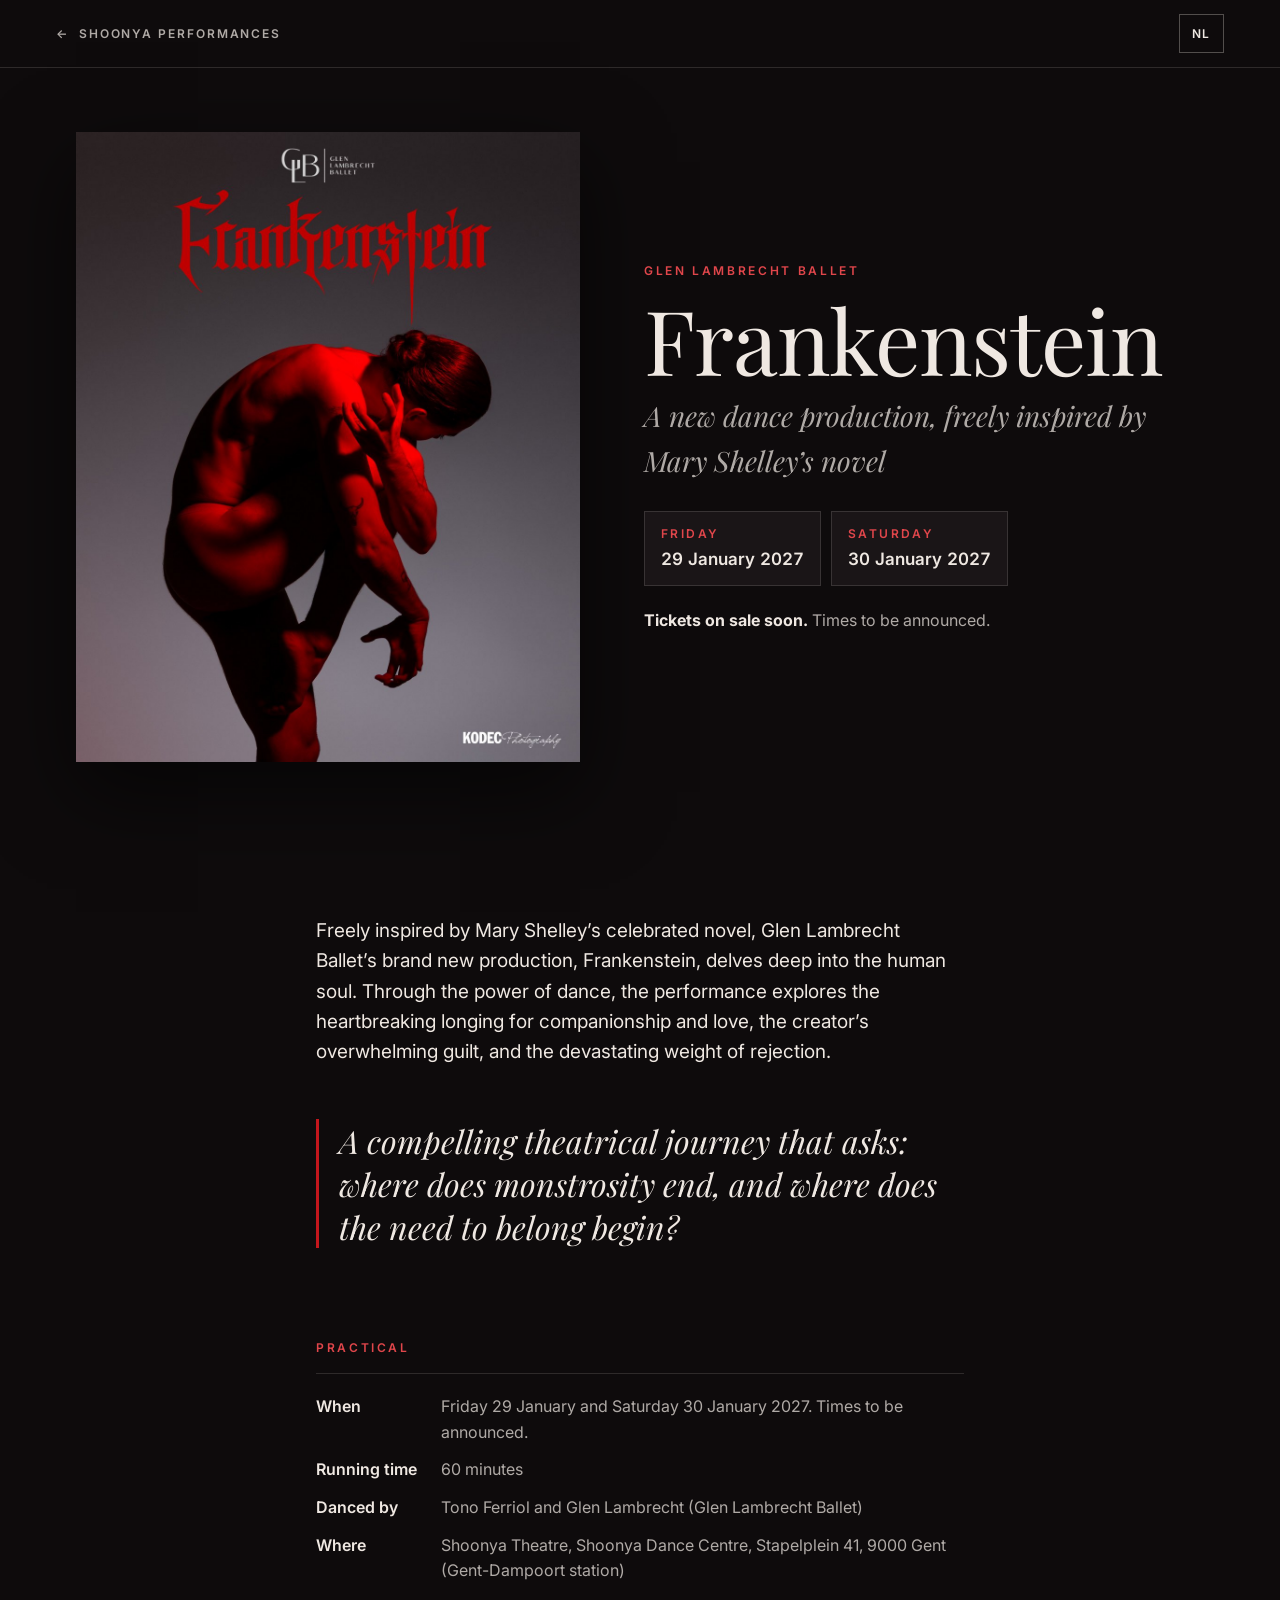
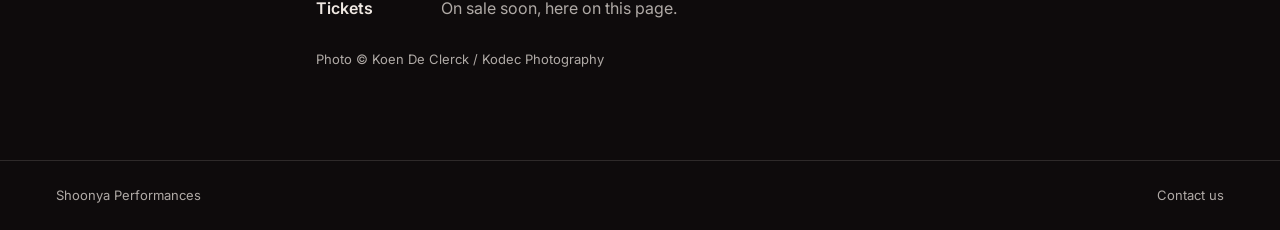
==== frankenstein/index.html @ e2a01037 "Frankenstein (Glen Lambrecht Ballet, 29-30 Jan 2027): standalone page EN + NL, tickets soon, times T" ====
<!DOCTYPE html>
<html lang="en">
<head>
<meta charset="utf-8"/>
<meta name="viewport" content="width=device-width,initial-scale=1.0"/>
<meta name="theme-color" content="#0e0b0c"/>
<title>Frankenstein - Glen Lambrecht Ballet | Shoonya Performances</title>
<meta name="description" content="A new dance production freely inspired by Mary Shelley's novel, danced by Tono Ferriol and Glen Lambrecht. Two shows, 29 and 30 January 2027, Ghent."/>
<link rel="canonical" href="https://performances.shoonyadance.com/frankenstein/"/>
<link rel="alternate" hreflang="en" href="https://performances.shoonyadance.com/frankenstein/"/>
<link rel="alternate" hreflang="nl" href="https://performances.shoonyadance.com/frankenstein/nl/"/>
<link rel="alternate" hreflang="x-default" href="https://performances.shoonyadance.com/frankenstein/"/>
<meta name="robots" content="index,follow"/>
<meta property="og:type" content="website"/>
<meta property="og:title" content="Frankenstein - Glen Lambrecht Ballet"/>
<meta property="og:description" content="A new dance production freely inspired by Mary Shelley's novel. Shoonya Theatre, Ghent, 29 and 30 January 2027."/>
<meta property="og:image" content="https://performances.shoonyadance.com/frankenstein/assets/og.jpg"/>
<meta property="og:image:type" content="image/jpeg"/>
<meta property="og:image:width" content="1200"/>
<meta property="og:image:height" content="628"/>
<meta property="og:image:alt" content="Frankenstein poster: a dancer bathed in red light."/>
<meta property="og:url" content="https://performances.shoonyadance.com/frankenstein/"/>
<meta property="og:site_name" content="Shoonya Performances"/>
<meta property="og:locale" content="en_BE"/>
<meta name="twitter:card" content="summary_large_image"/>
<meta name="twitter:title" content="Frankenstein - Glen Lambrecht Ballet"/>
<meta name="twitter:description" content="A new dance production freely inspired by Mary Shelley's novel. Ghent, 29 and 30 January 2027."/>
<meta name="twitter:image" content="https://performances.shoonyadance.com/frankenstein/assets/og.jpg"/>
<link rel="icon" href="/favicon.ico" sizes="any"/>
<link rel="icon" type="image/png" href="/favicon.png"/>
<link rel="apple-touch-icon" href="/apple-touch-icon.png"/>
<script type="application/ld+json">
{
  "@context": "https://schema.org",
  "@type": "Event",
  "name": "Frankenstein",
  "inLanguage": "en",
  "description": "Freely inspired by Mary Shelley's celebrated novel, Glen Lambrecht Ballet's brand new production, Frankenstein, delves deep into the human soul.",
  "image": "https://performances.shoonyadance.com/frankenstein/assets/og.jpg",
  "url": "https://performances.shoonyadance.com/frankenstein/",
  "startDate": "2027-01-29",
  "endDate": "2027-01-30",
  "eventStatus": "https://schema.org/EventScheduled",
  "eventAttendanceMode": "https://schema.org/OfflineEventAttendanceMode",
  "location": {
    "@type": "Place",
    "name": "Shoonya Theatre, Shoonya Dance Centre",
    "address": {
      "@type": "PostalAddress",
      "streetAddress": "Stapelplein 41",
      "postalCode": "9000",
      "addressLocality": "Gent",
      "addressCountry": "BE"
    }
  },
  "organizer": {
    "@type": "Organization",
    "name": "Glen Lambrecht Ballet"
  },
  "performer": [
    { "@type": "Person", "name": "Tono Ferriol" },
    { "@type": "Person", "name": "Glen Lambrecht" }
  ]
}
</script>
<link rel="preconnect" href="https://fonts.googleapis.com"/>
<link rel="preconnect" href="https://fonts.gstatic.com" crossorigin/>
<link href="https://fonts.googleapis.com/css2?family=Inter:wght@400;500;600&family=Playfair+Display:ital,wght@0,400;1,400&display=swap" rel="stylesheet"/>
<link rel="stylesheet" href="frankenstein.css?v=20261102a"/>
</head>
<body>
<a class="skip" href="#main">Skip to content</a>
<header class="topbar">
  <a class="back" href="/">&larr;&nbsp; Shoonya Performances</a>
  <a class="lang" href="nl/" hreflang="nl" lang="nl">NL</a>
</header>
<main id="main">
  <section class="hero">
    <div class="hero-art">
      <img src="assets/poster.jpg" width="1080" height="1350" alt="Frankenstein poster, Glen Lambrecht Ballet: a dancer bathed in red light."/>
    </div>
    <div>
      <p class="eyebrow">Glen Lambrecht Ballet</p>
      <h1>Frankenstein</h1>
      <p class="by">A new dance production, freely inspired by Mary Shelley&rsquo;s novel</p>
      <div class="shows">
        <div class="show"><b>Friday</b><span>29 January 2027</span></div>
        <div class="show"><b>Saturday</b><span>30 January 2027</span></div>
      </div>
      <p class="soon"><strong>Tickets on sale soon.</strong> Times to be announced.</p>
    </div>
  </section>

  <section class="story">
    <p>Freely inspired by Mary Shelley&rsquo;s celebrated novel, Glen Lambrecht Ballet&rsquo;s brand new production, Frankenstein, delves deep into the human soul. Through the power of dance, the performance explores the heartbreaking longing for companionship and love, the creator&rsquo;s overwhelming guilt, and the devastating weight of rejection.</p>
    <p class="pull">A compelling theatrical journey that asks: where does monstrosity end, and where does the need to belong begin?</p>
  </section>

  <section class="info">
    <h2>Practical</h2>
    <dl>
      <dt>When</dt><dd>Friday 29 January and Saturday 30 January 2027. Times to be announced.</dd>
      <dt>Running time</dt><dd>60 minutes</dd>
      <dt>Danced by</dt><dd>Tono Ferriol and Glen Lambrecht (Glen Lambrecht Ballet)</dd>
      <dt>Where</dt><dd>Shoonya Theatre, Shoonya Dance Centre, Stapelplein 41, 9000 Gent (Gent-Dampoort station)</dd>
      <dt>Tickets</dt><dd>On sale soon, here on this page.</dd>
    </dl>
    <p class="credit">Photo &copy; Koen De Clerck / Kodec Photography</p>
  </section>
</main>
<footer>
  <a href="/">Shoonya Performances</a>
  <a href="https://www.shoonyadance.com/contact">Contact us</a>
</footer>
</body>
</html>
---- frankenstein/frankenstein.css ----
:root{--night:#0e0b0c;--stage:#1a1517;--bone:#efe8e2;--bone-soft:rgba(239,232,226,.72);--bone-faint:rgba(239,232,226,.14);--blood:#c4161c;--blood-soft:#e0464b}
*{box-sizing:border-box;margin:0;padding:0}
html{-webkit-text-size-adjust:100%;background:var(--night);color:var(--bone);overflow-x:hidden}
body{font-family:Inter,-apple-system,BlinkMacSystemFont,"Helvetica Neue",Arial,sans-serif;background:var(--night);color:var(--bone);line-height:1.6}
img{display:block;max-width:100%;height:auto}
a{color:inherit}
.skip{position:absolute;left:-9999px}
.skip:focus{left:16px;top:16px;background:var(--bone);color:var(--night);padding:8px 12px;z-index:10}

/* top bar */
.topbar{display:flex;align-items:center;justify-content:space-between;gap:16px;padding:14px clamp(16px,5vw,56px);border-bottom:1px solid var(--bone-faint)}
.back{text-decoration:none;font-size:12px;font-weight:600;letter-spacing:.16em;text-transform:uppercase;color:var(--bone-soft)}
.back:hover{color:var(--blood-soft)}
.lang{text-decoration:none;font-size:12px;font-weight:600;letter-spacing:.14em;text-transform:uppercase;border:1px solid rgba(239,232,226,.3);padding:9px 12px}
.lang:hover{color:var(--blood-soft);border-color:var(--blood-soft)}

/* hero: the poster on black, the facts beside it */
.hero{display:grid;grid-template-columns:minmax(0,.9fr) minmax(0,1fr);gap:clamp(28px,5vw,72px);align-items:center;padding:clamp(28px,5vw,72px) clamp(16px,5vw,56px);max-width:1240px;margin:0 auto}
.hero-art img{width:100%;box-shadow:0 30px 80px rgba(0,0,0,.6)}
.eyebrow{font-size:12px;font-weight:600;letter-spacing:.22em;text-transform:uppercase;color:var(--blood-soft);margin-bottom:14px}
h1{font-family:"Playfair Display",Georgia,serif;font-weight:400;font-size:clamp(48px,7vw,96px);line-height:1;letter-spacing:-.01em}
.by{font-family:"Playfair Display",Georgia,serif;font-style:italic;font-size:clamp(20px,2.2vw,28px);color:var(--bone-soft);margin-top:10px}
.shows{display:flex;flex-wrap:wrap;gap:10px;margin-top:28px}
.show{display:grid;gap:2px;padding:12px 16px;border:1px solid var(--bone-faint);background:var(--stage);font-variant-numeric:tabular-nums}
.show b{font-size:12px;letter-spacing:.2em;text-transform:uppercase;color:var(--blood-soft);font-weight:600}
.show span{font-size:17px;font-weight:600}
.soon{margin-top:22px;font-size:16px;color:var(--bone-soft)}
.soon strong{color:var(--bone)}

/* story */
.story{max-width:760px;margin:0 auto;padding:clamp(40px,7vw,96px) clamp(16px,5vw,56px)}
.story p{font-size:clamp(17px,1.5vw,19px);margin-bottom:1.2em}
.story .pull{font-family:"Playfair Display",Georgia,serif;font-style:italic;font-size:clamp(22px,2.6vw,32px);line-height:1.35;color:var(--bone);border-left:3px solid var(--blood);padding-left:20px;margin:1.6em 0 0}

/* practical */
.info{max-width:760px;margin:0 auto;padding:0 clamp(16px,5vw,56px) clamp(48px,7vw,96px)}
.info h2{font-size:12px;font-weight:600;letter-spacing:.22em;text-transform:uppercase;color:var(--blood-soft);margin-bottom:16px}
.info dl{display:grid;grid-template-columns:max-content 1fr;gap:12px 24px;border-top:1px solid var(--bone-faint);padding-top:20px}
.info dt{font-weight:600;font-size:16px}
.info dd{font-size:16px;color:var(--bone-soft)}
.credit{margin-top:28px;font-size:13px;color:var(--bone-soft)}

footer{display:flex;flex-wrap:wrap;justify-content:space-between;gap:12px;padding:24px clamp(16px,5vw,56px);border-top:1px solid var(--bone-faint);font-size:13px;color:var(--bone-soft)}
footer a{text-decoration:none}
footer a:hover{color:var(--blood-soft)}

@media (max-width:760px){
  .hero{grid-template-columns:1fr}
  .info dl{grid-template-columns:1fr;gap:2px}
  .info dd{margin-bottom:12px}
}
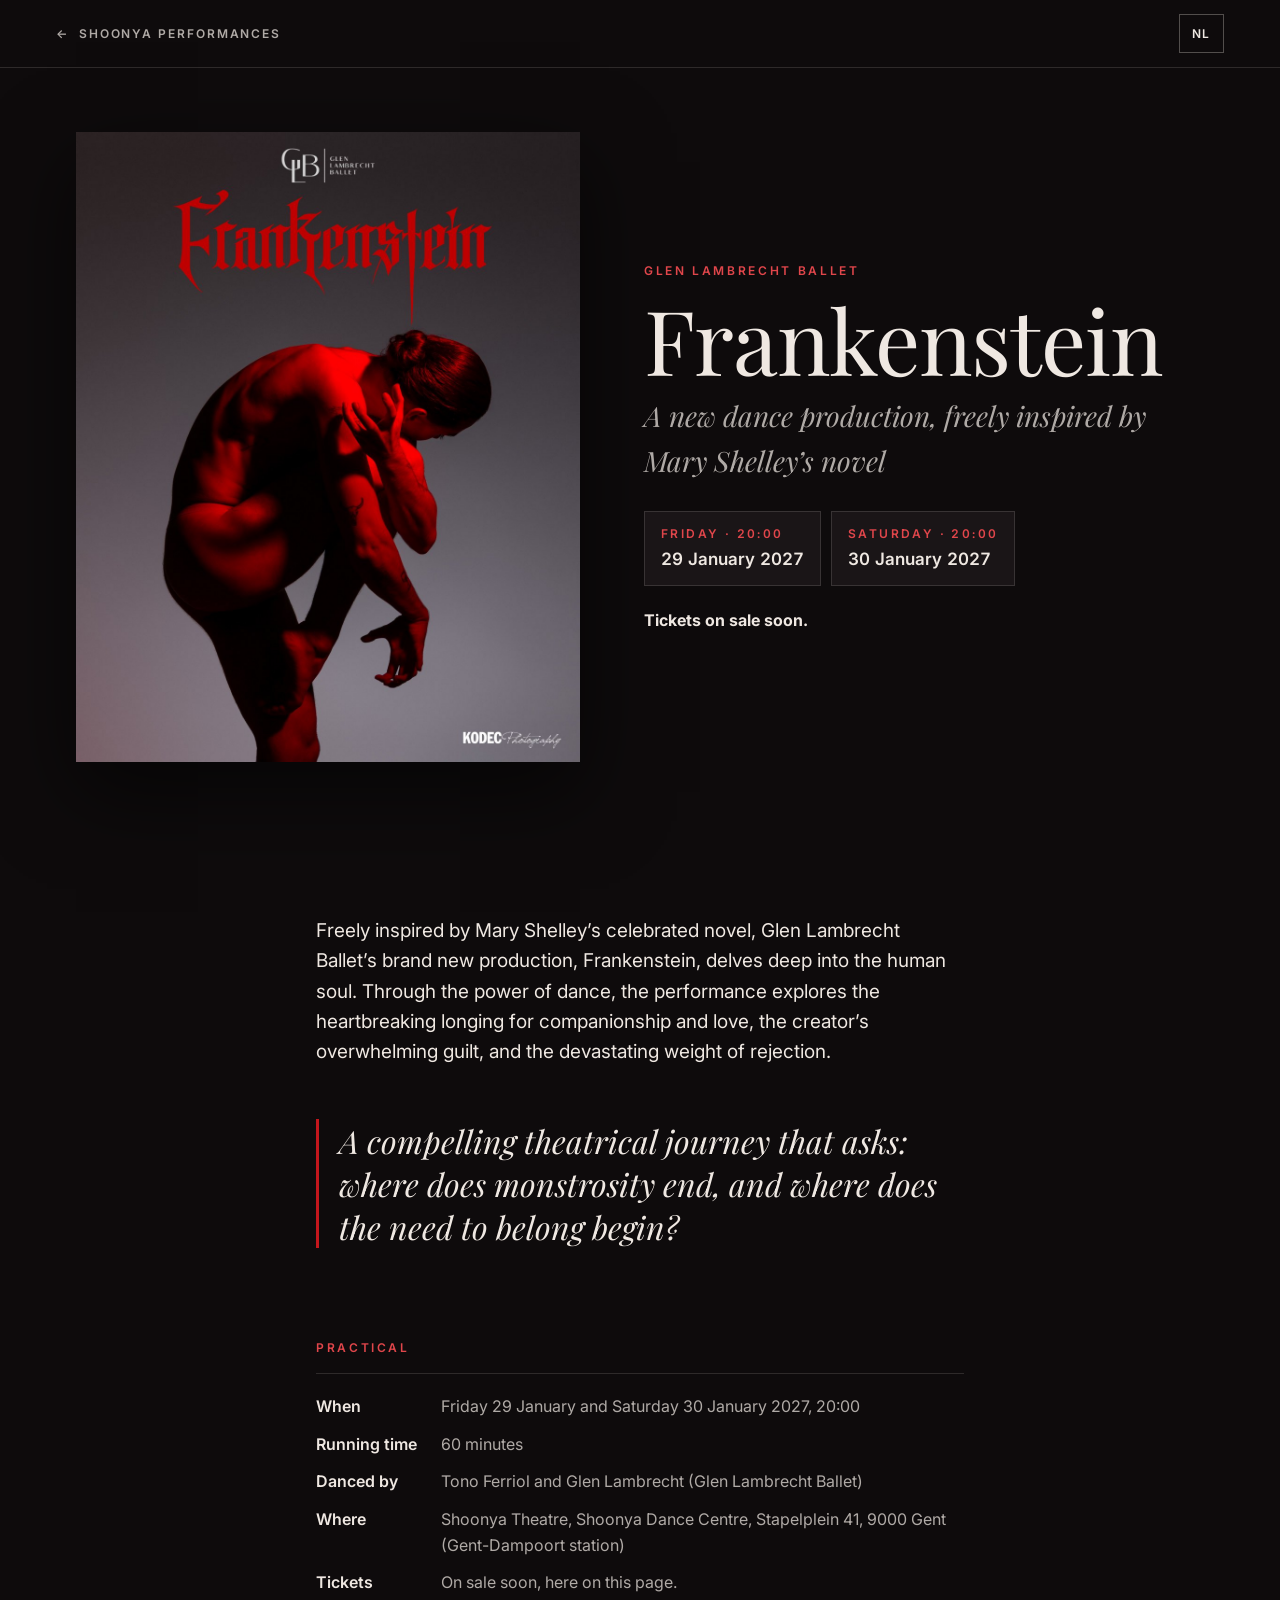
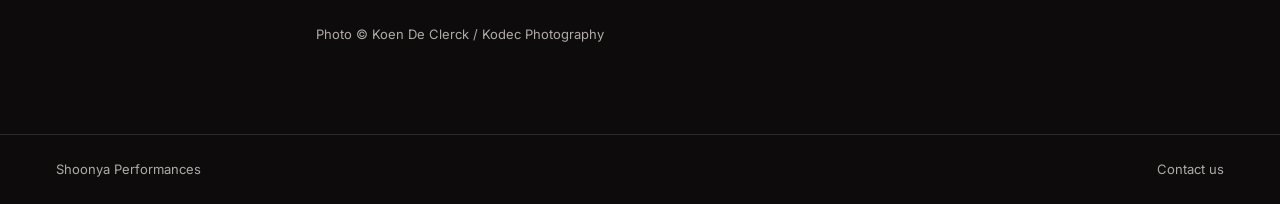
==== commit 6276e049: "Frankenstein: shows start 20:00 both days (Tono, 2 Nov) Co-Authored-By: Claude Opus 5.5 <noreply@ant" ====
--- a/frankenstein/index.html
+++ b/frankenstein/index.html
@@ -38,8 +38,8 @@
   "description": "Freely inspired by Mary Shelley's celebrated novel, Glen Lambrecht Ballet's brand new production, Frankenstein, delves deep into the human soul.",
   "image": "https://performances.shoonyadance.com/frankenstein/assets/og.jpg",
   "url": "https://performances.shoonyadance.com/frankenstein/",
-  "startDate": "2027-01-29",
-  "endDate": "2027-01-30",
+  "startDate": "2027-01-29T20:00:00+01:00",
+  "endDate": "2027-01-30T21:00:00+01:00",
   "eventStatus": "https://schema.org/EventScheduled",
   "eventAttendanceMode": "https://schema.org/OfflineEventAttendanceMode",
   "location": {
@@ -84,10 +84,10 @@
       <h1>Frankenstein</h1>
       <p class="by">A new dance production, freely inspired by Mary Shelley&rsquo;s novel</p>
       <div class="shows">
-        <div class="show"><b>Friday</b><span>29 January 2027</span></div>
-        <div class="show"><b>Saturday</b><span>30 January 2027</span></div>
+        <div class="show"><b>Friday · 20:00</b><span>29 January 2027</span></div>
+        <div class="show"><b>Saturday · 20:00</b><span>30 January 2027</span></div>
       </div>
-      <p class="soon"><strong>Tickets on sale soon.</strong> Times to be announced.</p>
+      <p class="soon"><strong>Tickets on sale soon.</strong></p>
     </div>
   </section>
 
@@ -99,7 +99,7 @@
   <section class="info">
     <h2>Practical</h2>
     <dl>
-      <dt>When</dt><dd>Friday 29 January and Saturday 30 January 2027. Times to be announced.</dd>
+      <dt>When</dt><dd>Friday 29 January and Saturday 30 January 2027, 20:00</dd>
       <dt>Running time</dt><dd>60 minutes</dd>
       <dt>Danced by</dt><dd>Tono Ferriol and Glen Lambrecht (Glen Lambrecht Ballet)</dd>
       <dt>Where</dt><dd>Shoonya Theatre, Shoonya Dance Centre, Stapelplein 41, 9000 Gent (Gent-Dampoort station)</dd>
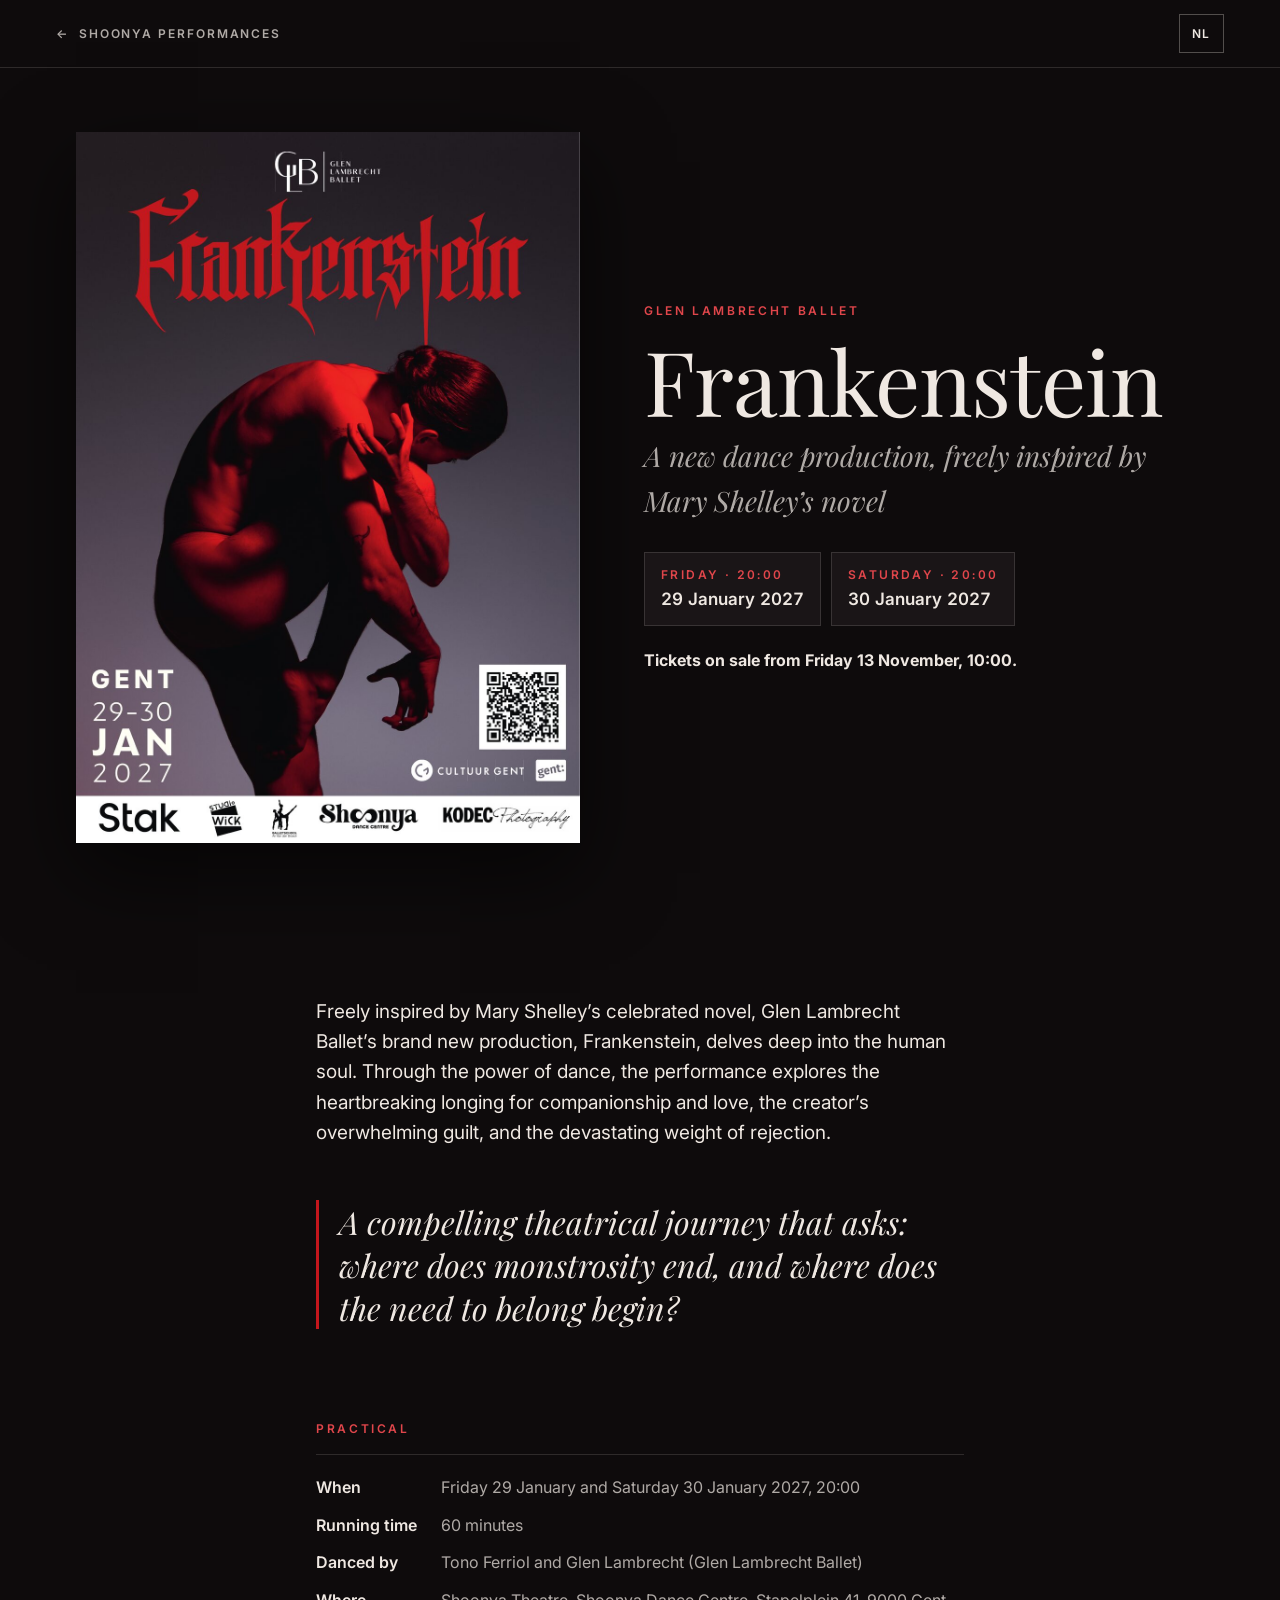
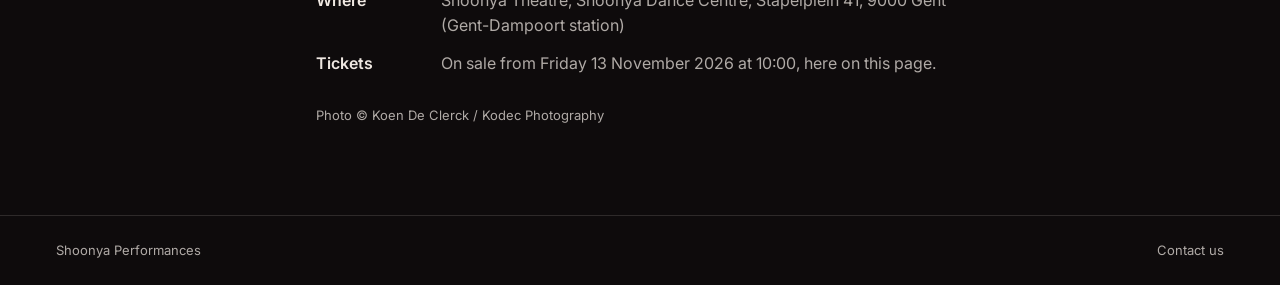
==== commit 930126cf: "Frankenstein: final poster (V3 from Tono, 11 Nov) + tickets on sale from Fri 13 Nov 10:00 Co-Authore" ====
--- a/frankenstein/index.html
+++ b/frankenstein/index.html
@@ -77,7 +77,7 @@
 <main id="main">
   <section class="hero">
     <div class="hero-art">
-      <img src="assets/poster.jpg" width="1080" height="1350" alt="Frankenstein poster, Glen Lambrecht Ballet: a dancer bathed in red light."/>
+      <img src="assets/poster.jpg" width="1080" height="1523" alt="Frankenstein poster, Glen Lambrecht Ballet: a dancer bathed in red light."/>
     </div>
     <div>
       <p class="eyebrow">Glen Lambrecht Ballet</p>
@@ -87,7 +87,7 @@
         <div class="show"><b>Friday · 20:00</b><span>29 January 2027</span></div>
         <div class="show"><b>Saturday · 20:00</b><span>30 January 2027</span></div>
       </div>
-      <p class="soon"><strong>Tickets on sale soon.</strong></p>
+      <p class="soon"><strong>Tickets on sale from Friday 13 November, 10:00.</strong></p>
     </div>
   </section>
 
@@ -103,7 +103,7 @@
       <dt>Running time</dt><dd>60 minutes</dd>
       <dt>Danced by</dt><dd>Tono Ferriol and Glen Lambrecht (Glen Lambrecht Ballet)</dd>
       <dt>Where</dt><dd>Shoonya Theatre, Shoonya Dance Centre, Stapelplein 41, 9000 Gent (Gent-Dampoort station)</dd>
-      <dt>Tickets</dt><dd>On sale soon, here on this page.</dd>
+      <dt>Tickets</dt><dd>On sale from Friday 13 November 2026 at 10:00, here on this page.</dd>
     </dl>
     <p class="credit">Photo &copy; Koen De Clerck / Kodec Photography</p>
   </section>
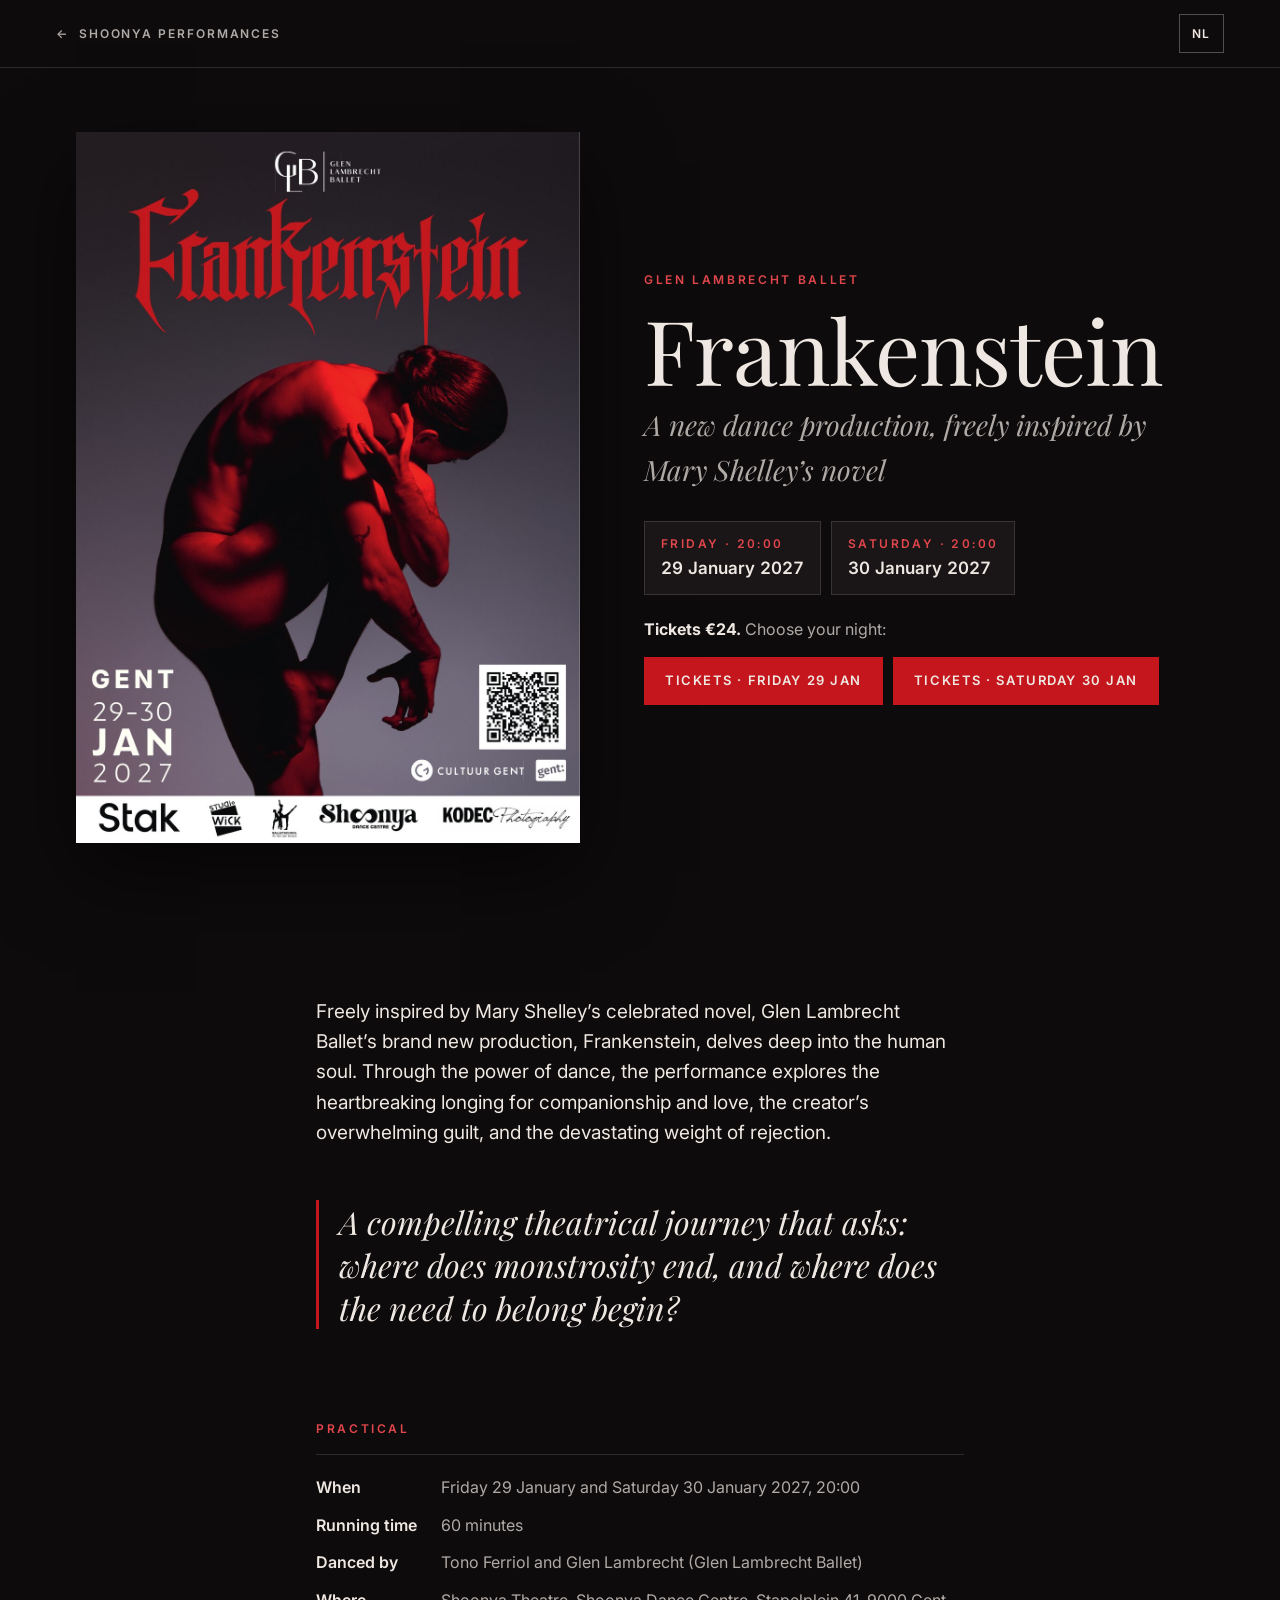
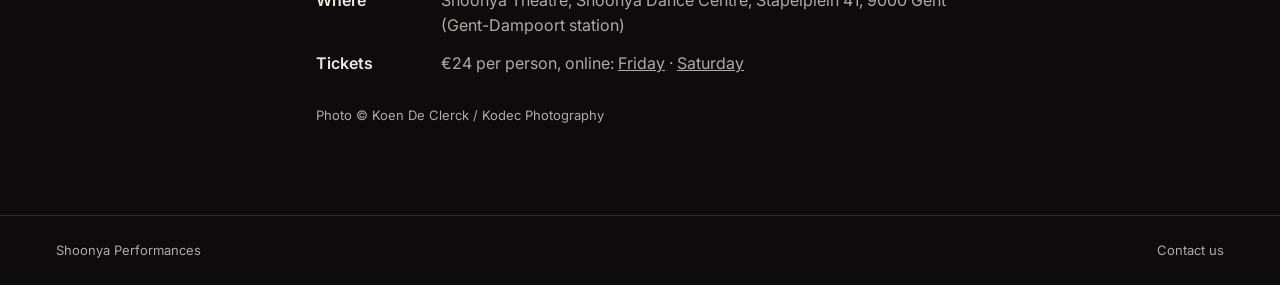
==== commit 3077153b: "Frankenstein: tickets on sale — Buy buttons per show (EN+NL), sales-from lines removed Co-Authored-B" ====
--- a/frankenstein/index.html
+++ b/frankenstein/index.html
@@ -66,7 +66,7 @@
 <link rel="preconnect" href="https://fonts.googleapis.com"/>
 <link rel="preconnect" href="https://fonts.gstatic.com" crossorigin/>
 <link href="https://fonts.googleapis.com/css2?family=Inter:wght@400;500;600&family=Playfair+Display:ital,wght@0,400;1,400&display=swap" rel="stylesheet"/>
-<link rel="stylesheet" href="frankenstein.css?v=20261102a"/>
+<link rel="stylesheet" href="frankenstein.css?v=20261113a"/>
 </head>
 <body>
 <a class="skip" href="#main">Skip to content</a>
@@ -87,7 +87,11 @@
         <div class="show"><b>Friday · 20:00</b><span>29 January 2027</span></div>
         <div class="show"><b>Saturday · 20:00</b><span>30 January 2027</span></div>
       </div>
-      <p class="soon"><strong>Tickets on sale from Friday 13 November, 10:00.</strong></p>
+      <p class="soon"><strong>Tickets €24.</strong> Choose your night:</p>
+      <div class="buy">
+        <a class="btn" href="https://tickets.shoonyadance.com/register/performance/ad8e76e4-f73f-46bd-a0db-2929f506ea38">Tickets · Friday 29 Jan</a>
+        <a class="btn" href="https://tickets.shoonyadance.com/register/performance/56e8f443-274e-46e8-825f-e8658e3fc50a">Tickets · Saturday 30 Jan</a>
+      </div>
     </div>
   </section>
 
@@ -103,7 +107,7 @@
       <dt>Running time</dt><dd>60 minutes</dd>
       <dt>Danced by</dt><dd>Tono Ferriol and Glen Lambrecht (Glen Lambrecht Ballet)</dd>
       <dt>Where</dt><dd>Shoonya Theatre, Shoonya Dance Centre, Stapelplein 41, 9000 Gent (Gent-Dampoort station)</dd>
-      <dt>Tickets</dt><dd>On sale from Friday 13 November 2026 at 10:00, here on this page.</dd>
+      <dt>Tickets</dt><dd>€24 per person, online: <a href="https://tickets.shoonyadance.com/register/performance/ad8e76e4-f73f-46bd-a0db-2929f506ea38">Friday</a> · <a href="https://tickets.shoonyadance.com/register/performance/56e8f443-274e-46e8-825f-e8658e3fc50a">Saturday</a></dd>
     </dl>
     <p class="credit">Photo &copy; Koen De Clerck / Kodec Photography</p>
   </section>
--- a/frankenstein/frankenstein.css
+++ b/frankenstein/frankenstein.css
@@ -26,6 +26,10 @@
 .show span{font-size:17px;font-weight:600}
 .soon{margin-top:22px;font-size:16px;color:var(--bone-soft)}
 .soon strong{color:var(--bone)}
+.buy{display:flex;flex-wrap:wrap;gap:10px;margin-top:14px}
+.btn{display:inline-flex;align-items:center;min-height:48px;padding:12px 20px;background:var(--blood);color:var(--bone);border:1px solid var(--blood);text-decoration:none;font-size:13px;font-weight:600;letter-spacing:.12em;text-transform:uppercase}
+.btn:hover{background:var(--bone);color:var(--night);border-color:var(--bone)}
+.btn:focus-visible{outline:2px solid var(--bone);outline-offset:3px}
 
 /* story */
 .story{max-width:760px;margin:0 auto;padding:clamp(40px,7vw,96px) clamp(16px,5vw,56px)}
